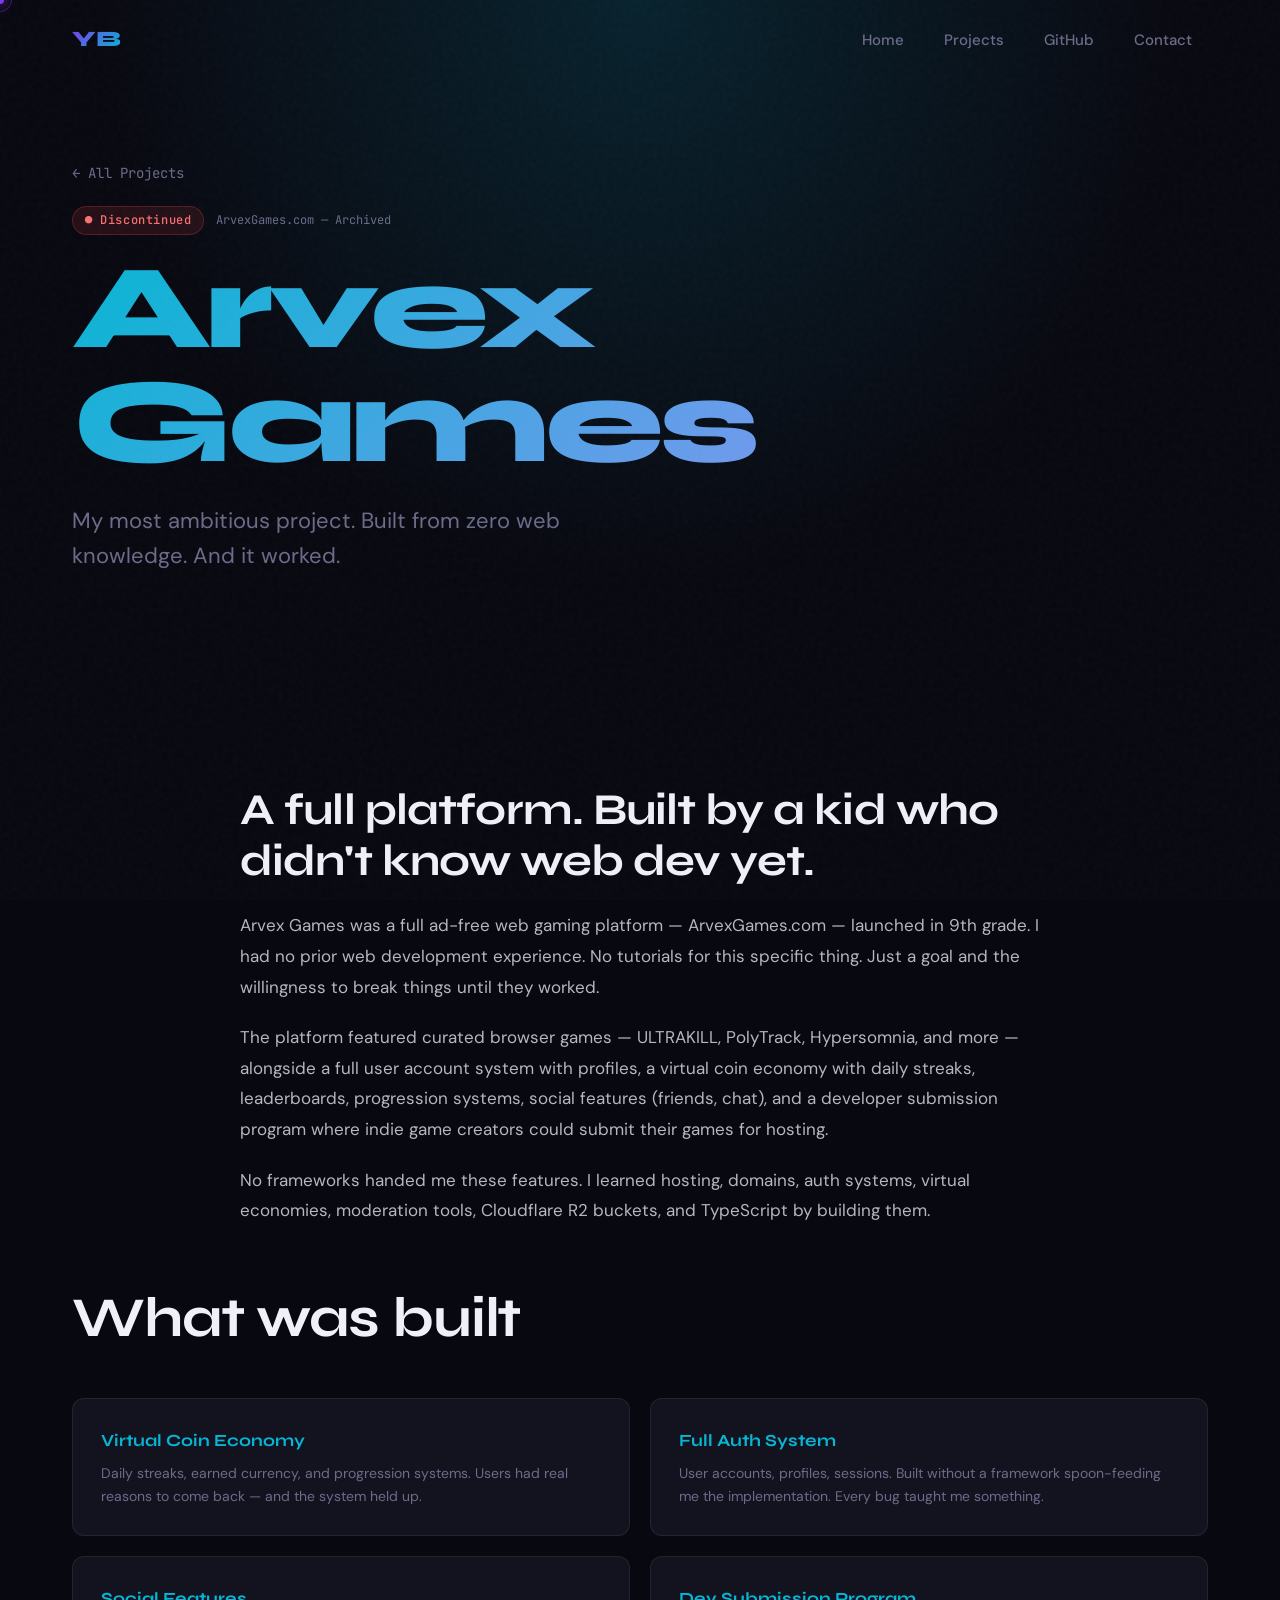
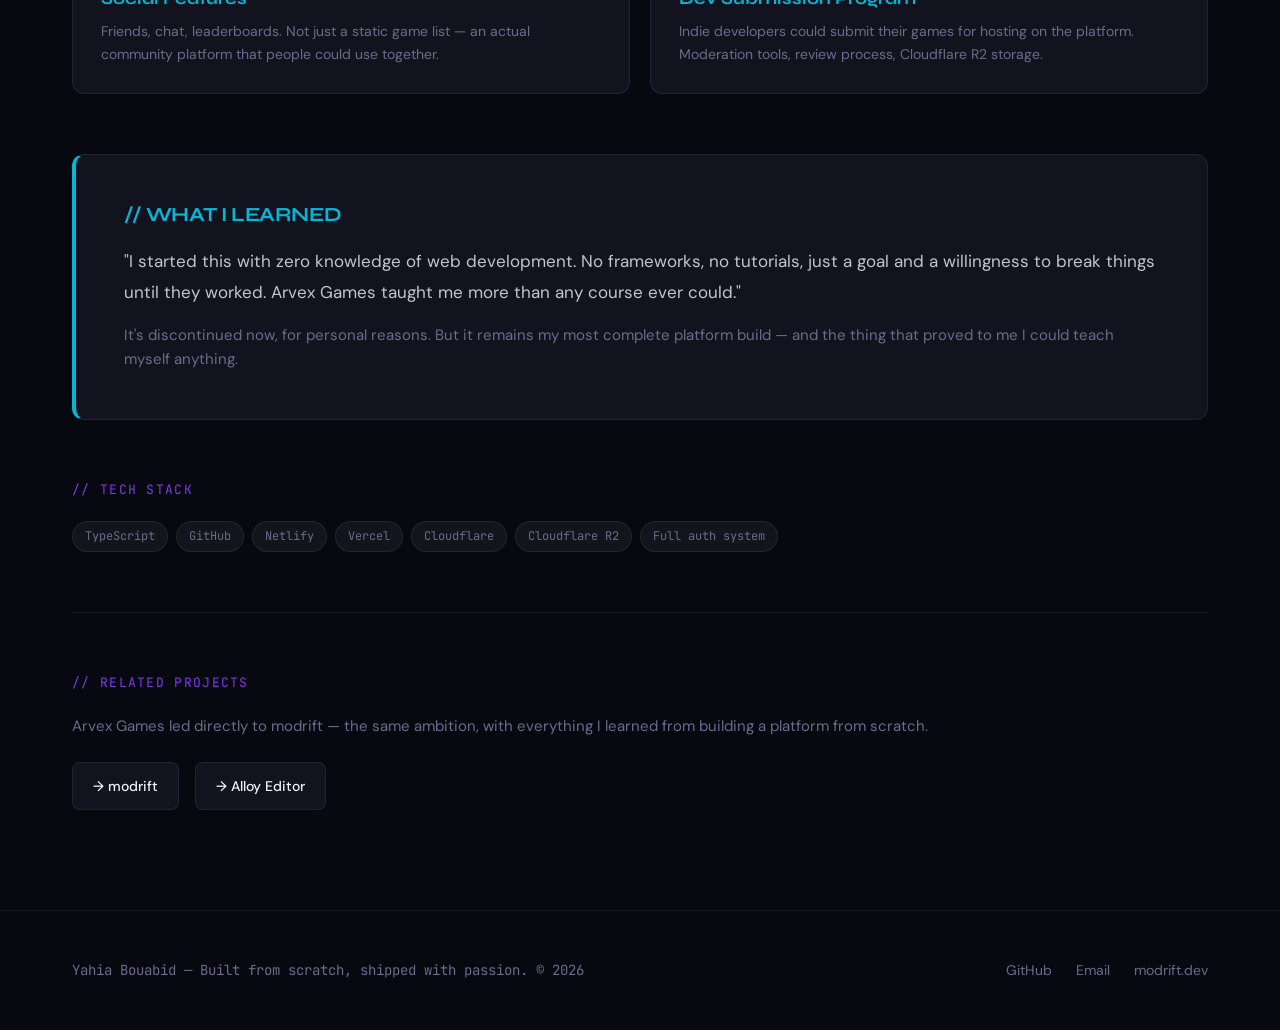
==== projects/arvex-games.html @ 3a5e8bd3 "Build full personal portfolio site — all pages, styles, and JS Complete static portfolio for Yahia B" ====
<!DOCTYPE html>
<html lang="en">
<head>
  <meta charset="UTF-8" />
  <meta name="viewport" content="width=device-width, initial-scale=1.0" />
  <title>Arvex Games — Yahia Bouabid</title>
  <meta name="description" content="Arvex Games — my most ambitious project. A full ad-free web gaming platform built from zero web knowledge." />
  <meta property="og:title" content="Arvex Games — Yahia Bouabid" />
  <meta property="og:description" content="My most ambitious project. Built from zero web knowledge. And it worked." />
  <meta property="og:url" content="https://olusenbg.github.io/Olusen_Bg/projects/arvex-games.html" />
  <link rel="icon" href="data:image/svg+xml,<svg xmlns='http://www.w3.org/2000/svg' viewBox='0 0 100 100'><rect width='100' height='100' rx='16' fill='%23080810'/><text y='.9em' font-size='60' font-family='sans-serif' font-weight='900' fill='%237c3aed' x='8'>YB</text></svg>" />
  <link rel="stylesheet" href="../css/style.css" />
  <link rel="stylesheet" href="../css/nav.css" />
  <style>
    .project-hero-bg {
      background: radial-gradient(ellipse at 50% 0%, rgba(6,182,212,0.15), transparent 60%) !important;
    }
    .project-hero-title {
      background: linear-gradient(135deg, var(--accent-secondary), #a78bfa);
      -webkit-background-clip: text;
      -webkit-text-fill-color: transparent;
      background-clip: text;
    }
    .feature-card:hover {
      border-color: rgba(6,182,212,0.3);
    }
  </style>
</head>
<body>

<div id="cursor"></div>
<div id="cursor-trail"></div>

<nav>
  <div class="nav-inner">
    <a href="../" class="nav-logo"><span>YB</span></a>
    <ul class="nav-links">
      <li><a href="../">Home</a></li>
      <li><a href="../projects/">Projects</a></li>
      <li><a href="https://github.com/OlusenBg" target="_blank" rel="noopener noreferrer">GitHub</a></li>
      <li><a href="../#contact">Contact</a></li>
    </ul>
    <button class="nav-hamburger" aria-label="Menu">
      <span></span><span></span><span></span>
    </button>
  </div>
</nav>
<div class="nav-mobile">
  <a href="../">Home</a>
  <a href="../projects/">Projects</a>
  <a href="https://github.com/OlusenBg" target="_blank" rel="noopener noreferrer">GitHub</a>
  <a href="../#contact">Contact</a>
</div>

<!-- PROJECT HERO -->
<div class="project-hero">
  <div class="project-hero-bg"></div>
  <div class="container" style="position:relative;z-index:1">
    <div style="margin-bottom:20px" class="fade-up">
      <a href="../projects/" style="color:var(--text-muted);text-decoration:none;font-size:14px;font-family:'JetBrains Mono',monospace;transition:color 0.2s" onmouseover="this.style.color='var(--accent-secondary)'" onmouseout="this.style.color='var(--text-muted)'">← All Projects</a>
    </div>
    <div style="display:flex;gap:12px;align-items:center;margin-bottom:16px" class="fade-up">
      <span class="badge badge-discontinued">● Discontinued</span>
      <span class="mono" style="font-size:12px;color:var(--text-muted)">ArvexGames.com — Archived</span>
    </div>
    <h1 class="project-hero-title fade-up delay-1">Arvex Games</h1>
    <p class="project-hero-tagline fade-up delay-2">My most ambitious project. Built from zero web knowledge. And it worked.</p>
  </div>
</div>

<section>
  <div class="container">

    <!-- Description -->
    <div class="desc-section">
      <h2 class="fade-up">A full platform. Built by a kid who didn't know web dev yet.</h2>
      <p class="fade-up delay-1">Arvex Games was a full ad-free web gaming platform — ArvexGames.com — launched in 9th grade. I had no prior web development experience. No tutorials for this specific thing. Just a goal and the willingness to break things until they worked.</p>
      <p class="fade-up delay-2">The platform featured curated browser games — ULTRAKILL, PolyTrack, Hypersomnia, and more — alongside a full user account system with profiles, a virtual coin economy with daily streaks, leaderboards, progression systems, social features (friends, chat), and a developer submission program where indie game creators could submit their games for hosting.</p>
      <p class="fade-up delay-3">No frameworks handed me these features. I learned hosting, domains, auth systems, virtual economies, moderation tools, Cloudflare R2 buckets, and TypeScript by building them.</p>
    </div>

    <!-- Features -->
    <h2 class="section-heading fade-up">What was built</h2>
    <div class="features-grid">
      <div class="feature-card fade-up delay-1">
        <div class="feature-card-title" style="color:var(--accent-secondary)">Virtual Coin Economy</div>
        <p>Daily streaks, earned currency, and progression systems. Users had real reasons to come back — and the system held up.</p>
      </div>
      <div class="feature-card fade-up delay-2">
        <div class="feature-card-title" style="color:var(--accent-secondary)">Full Auth System</div>
        <p>User accounts, profiles, sessions. Built without a framework spoon-feeding me the implementation. Every bug taught me something.</p>
      </div>
      <div class="feature-card fade-up delay-1">
        <div class="feature-card-title" style="color:var(--accent-secondary)">Social Features</div>
        <p>Friends, chat, leaderboards. Not just a static game list — an actual community platform that people could use together.</p>
      </div>
      <div class="feature-card fade-up delay-2">
        <div class="feature-card-title" style="color:var(--accent-secondary)">Dev Submission Program</div>
        <p>Indie developers could submit their games for hosting on the platform. Moderation tools, review process, Cloudflare R2 storage.</p>
      </div>
    </div>

    <!-- Personal reflection -->
    <div style="padding:48px;background:var(--bg-card);border:1px solid var(--border);border-left:4px solid var(--accent-secondary);border-radius:var(--radius);margin:60px 0;" class="fade-up">
      <h3 style="font-family:'Syne',sans-serif;font-size:20px;color:var(--accent-secondary);margin-bottom:20px">// WHAT I LEARNED</h3>
      <p style="font-size:17px;line-height:1.8;color:rgba(240,240,248,0.8);">"I started this with zero knowledge of web development. No frameworks, no tutorials, just a goal and a willingness to break things until they worked. Arvex Games taught me more than any course ever could."</p>
      <p style="margin-top:16px;font-size:15px;color:var(--text-muted)">It's discontinued now, for personal reasons. But it remains my most complete platform build — and the thing that proved to me I could teach myself anything.</p>
    </div>

    <!-- Tech Stack -->
    <div style="margin: 60px 0" class="fade-up">
      <span class="section-label">// TECH STACK</span>
      <div class="tags" style="margin-top: 16px">
        <span class="tag">TypeScript</span>
        <span class="tag">GitHub</span>
        <span class="tag">Netlify</span>
        <span class="tag">Vercel</span>
        <span class="tag">Cloudflare</span>
        <span class="tag">Cloudflare R2</span>
        <span class="tag">Full auth system</span>
      </div>
    </div>

    <!-- Related -->
    <div class="related-section fade-up">
      <span class="section-label">// RELATED PROJECTS</span>
      <p style="color:var(--text-muted);font-size:15px;margin-bottom:20px">Arvex Games led directly to modrift — the same ambition, with everything I learned from building a platform from scratch.</p>
      <div class="related-links">
        <a href="modrift.html" class="related-link">→ modrift</a>
        <a href="alloy-editor.html" class="related-link">→ Alloy Editor</a>
      </div>
    </div>

  </div>
</section>

<!-- FOOTER -->
<footer>
  <div class="container">
    <div class="footer-inner">
      <span class="footer-copy">Yahia Bouabid — Built from scratch, shipped with passion. © 2026</span>
      <div class="footer-links">
        <a href="https://github.com/OlusenBg" target="_blank" rel="noopener noreferrer">GitHub</a>
        <a href="mailto:yahiabouabid@gmail.com">Email</a>
        <a href="https://modrift.dev" target="_blank" rel="noopener noreferrer">modrift.dev</a>
      </div>
    </div>
  </div>
</footer>

<script src="../js/main.js"></script>
</body>
</html>
---- css/style.css ----
@import url('https://fonts.googleapis.com/css2?family=Syne:wght@400;600;700;800&family=DM+Sans:wght@300;400;500;600&family=JetBrains+Mono:wght@400;500;600&display=swap');

:root {
  --bg: #080810;
  --bg-surface: #0f0f1a;
  --bg-card: #13131f;
  --accent-primary: #7c3aed;
  --accent-secondary: #06b6d4;
  --accent-danger: #ef4444;
  --text-primary: #f0f0f8;
  --text-muted: #6b6b8a;
  --border: rgba(255,255,255,0.07);
  --glow-primary: rgba(124,58,237,0.3);
  --glow-secondary: rgba(6,182,212,0.3);
  --glow-danger: rgba(239,68,68,0.3);
  --radius: 12px;
  --radius-sm: 8px;
  --transition: 0.25s cubic-bezier(0.4,0,0.2,1);
}

*, *::before, *::after { box-sizing: border-box; margin: 0; padding: 0; }

html { scroll-behavior: smooth; }

body {
  background: var(--bg);
  color: var(--text-primary);
  font-family: 'DM Sans', sans-serif;
  font-size: 16px;
  line-height: 1.6;
  overflow-x: hidden;
  cursor: none;
}

body::before {
  content: '';
  position: fixed;
  inset: 0;
  background-image: url("data:image/svg+xml,%3Csvg viewBox='0 0 200 200' xmlns='http://www.w3.org/2000/svg'%3E%3Cfilter id='noise'%3E%3CfeTurbulence type='fractalNoise' baseFrequency='0.9' numOctaves='4' stitchTiles='stitch'/%3E%3C/filter%3E%3Crect width='100%25' height='100%25' filter='url(%23noise)' opacity='1'/%3E%3C/svg%3E");
  opacity: 0.03;
  pointer-events: none;
  z-index: 9999;
}

/* Custom cursor */
#cursor {
  width: 8px;
  height: 8px;
  background: var(--accent-primary);
  border-radius: 50%;
  position: fixed;
  pointer-events: none;
  z-index: 99999;
  transform: translate(-50%, -50%);
  transition: transform 0.1s, background 0.2s;
  box-shadow: 0 0 12px var(--accent-primary), 0 0 24px var(--glow-primary);
}

#cursor-trail {
  width: 24px;
  height: 24px;
  border: 1px solid rgba(124,58,237,0.4);
  border-radius: 50%;
  position: fixed;
  pointer-events: none;
  z-index: 99998;
  transform: translate(-50%, -50%);
  transition: left 0.12s ease, top 0.12s ease;
}

/* Typography */
h1, h2, h3, h4, h5, h6 {
  font-family: 'Syne', sans-serif;
  font-weight: 700;
  line-height: 1.15;
  letter-spacing: -0.02em;
}

.mono { font-family: 'JetBrains Mono', monospace; }

/* Layout */
.container {
  max-width: 1200px;
  margin: 0 auto;
  padding: 0 32px;
}

section { padding: 100px 0; }

/* Section labels */
.section-label {
  font-family: 'JetBrains Mono', monospace;
  font-size: 13px;
  color: var(--accent-primary);
  letter-spacing: 0.1em;
  text-transform: uppercase;
  margin-bottom: 20px;
  display: block;
}

/* Divider */
.divider {
  height: 1px;
  background: linear-gradient(90deg, transparent, var(--border), transparent);
  margin: 0;
}

/* Buttons */
.btn {
  display: inline-flex;
  align-items: center;
  gap: 8px;
  padding: 14px 28px;
  border-radius: var(--radius-sm);
  font-family: 'DM Sans', sans-serif;
  font-weight: 600;
  font-size: 15px;
  text-decoration: none;
  transition: var(--transition);
  cursor: none;
  border: none;
  outline: none;
}

.btn-primary {
  background: var(--accent-primary);
  color: #fff;
}
.btn-primary:hover {
  background: #6d28d9;
  box-shadow: 0 0 32px var(--glow-primary);
  transform: translateY(-2px);
}

.btn-secondary {
  background: transparent;
  color: var(--text-primary);
  border: 1px solid var(--border);
}
.btn-secondary:hover {
  border-color: var(--accent-primary);
  color: var(--accent-primary);
  transform: translateY(-2px);
}

.btn-outline-cyan {
  background: transparent;
  color: var(--accent-secondary);
  border: 1px solid var(--accent-secondary);
}
.btn-outline-cyan:hover {
  background: rgba(6,182,212,0.1);
  box-shadow: 0 0 24px var(--glow-secondary);
  transform: translateY(-2px);
}

/* Status badges */
.badge {
  display: inline-flex;
  align-items: center;
  gap: 6px;
  padding: 4px 12px;
  border-radius: 999px;
  font-size: 12px;
  font-family: 'JetBrains Mono', monospace;
  font-weight: 500;
  letter-spacing: 0.05em;
}

.badge-active { background: rgba(34,197,94,0.12); color: #4ade80; border: 1px solid rgba(34,197,94,0.25); }
.badge-beta { background: rgba(234,179,8,0.12); color: #facc15; border: 1px solid rgba(234,179,8,0.25); }
.badge-dev { background: rgba(249,115,22,0.12); color: #fb923c; border: 1px solid rgba(249,115,22,0.25); }
.badge-discontinued { background: rgba(239,68,68,0.12); color: #f87171; border: 1px solid rgba(239,68,68,0.25); }
.badge-completed { background: rgba(99,102,241,0.12); color: #818cf8; border: 1px solid rgba(99,102,241,0.25); }
.badge-published { background: rgba(34,197,94,0.12); color: #4ade80; border: 1px solid rgba(34,197,94,0.25); }
.badge-ongoing { background: rgba(59,130,246,0.12); color: #60a5fa; border: 1px solid rgba(59,130,246,0.25); }

/* Cards */
.card {
  background: var(--bg-card);
  border: 1px solid var(--border);
  border-radius: var(--radius);
  padding: 32px;
  transition: var(--transition);
  position: relative;
  overflow: hidden;
}
.card:hover {
  border-color: rgba(124,58,237,0.3);
  transform: translateY(-4px);
  box-shadow: 0 20px 60px rgba(0,0,0,0.4), 0 0 40px var(--glow-primary);
}

/* Tech tags / pills */
.tags { display: flex; flex-wrap: wrap; gap: 8px; }

.tag {
  padding: 5px 12px;
  border-radius: 999px;
  font-family: 'JetBrains Mono', monospace;
  font-size: 12px;
  background: rgba(255,255,255,0.05);
  color: var(--text-muted);
  border: 1px solid var(--border);
  transition: var(--transition);
}
.tag:hover {
  background: rgba(124,58,237,0.15);
  color: var(--accent-primary);
  border-color: rgba(124,58,237,0.3);
}

/* Scroll animations */
.fade-up {
  opacity: 0;
  transform: translateY(30px);
  transition: opacity 0.7s ease, transform 0.7s ease;
}
.fade-up.visible {
  opacity: 1;
  transform: translateY(0);
}

/* Stagger delays */
.delay-1 { transition-delay: 0.1s; }
.delay-2 { transition-delay: 0.2s; }
.delay-3 { transition-delay: 0.3s; }
.delay-4 { transition-delay: 0.4s; }
.delay-5 { transition-delay: 0.5s; }

/* ── HERO ── */
.hero {
  min-height: 100vh;
  display: flex;
  align-items: center;
  position: relative;
  overflow: hidden;
}

.hero-bg {
  position: absolute;
  inset: 0;
  z-index: 0;
}

.hero-grid {
  position: absolute;
  inset: 0;
  background-image:
    linear-gradient(rgba(124,58,237,0.06) 1px, transparent 1px),
    linear-gradient(90deg, rgba(124,58,237,0.06) 1px, transparent 1px);
  background-size: 60px 60px;
  animation: gridPulse 8s ease-in-out infinite;
}

@keyframes gridPulse {
  0%, 100% { opacity: 0.5; }
  50% { opacity: 1; }
}

.hero-glow {
  position: absolute;
  width: 600px;
  height: 600px;
  border-radius: 50%;
  background: radial-gradient(circle, rgba(124,58,237,0.15) 0%, transparent 70%);
  top: 50%;
  left: 50%;
  transform: translate(-50%, -50%);
  animation: glowPulse 6s ease-in-out infinite;
}

@keyframes glowPulse {
  0%, 100% { transform: translate(-50%, -50%) scale(1); opacity: 0.8; }
  50% { transform: translate(-50%, -50%) scale(1.2); opacity: 1; }
}

.particles-container {
  position: absolute;
  inset: 0;
  overflow: hidden;
}

.particle {
  position: absolute;
  border-radius: 50%;
  animation: float linear infinite;
  opacity: 0.4;
}

@keyframes float {
  from { transform: translateY(100vh) rotate(0deg); opacity: 0; }
  10% { opacity: 0.4; }
  90% { opacity: 0.4; }
  to { transform: translateY(-100px) rotate(360deg); opacity: 0; }
}

.hero-content { position: relative; z-index: 1; }

.hero-headline {
  font-size: clamp(48px, 8vw, 96px);
  font-weight: 800;
  line-height: 1.0;
  letter-spacing: -0.04em;
  margin-bottom: 28px;
  background: linear-gradient(135deg, var(--text-primary) 0%, rgba(240,240,248,0.7) 100%);
  -webkit-background-clip: text;
  -webkit-text-fill-color: transparent;
  background-clip: text;
}

.hero-sub {
  font-size: clamp(16px, 2vw, 20px);
  color: var(--text-muted);
  max-width: 560px;
  line-height: 1.7;
  margin-bottom: 40px;
}

.hero-ctas { display: flex; gap: 16px; flex-wrap: wrap; margin-bottom: 60px; }

.hero-badge {
  display: inline-flex;
  align-items: center;
  gap: 8px;
  padding: 8px 16px;
  background: rgba(34,197,94,0.08);
  border: 1px solid rgba(34,197,94,0.2);
  border-radius: 999px;
  font-size: 13px;
  font-family: 'JetBrains Mono', monospace;
  color: #4ade80;
}

.hero-badge::before {
  content: '';
  width: 6px;
  height: 6px;
  background: #4ade80;
  border-radius: 50%;
  animation: blink 2s ease-in-out infinite;
}

@keyframes blink {
  0%, 100% { opacity: 1; }
  50% { opacity: 0.3; }
}

/* ── STATS BAR ── */
.stats-bar {
  padding: 60px 0;
  background: var(--bg-surface);
  border-top: 1px solid var(--border);
  border-bottom: 1px solid var(--border);
}

.stats-grid {
  display: grid;
  grid-template-columns: repeat(4, 1fr);
  gap: 0;
}

.stat-item {
  text-align: center;
  padding: 24px;
  position: relative;
}

.stat-item:not(:last-child)::after {
  content: '';
  position: absolute;
  right: 0;
  top: 20%;
  height: 60%;
  width: 1px;
  background: var(--border);
}

.stat-number {
  font-family: 'Syne', sans-serif;
  font-size: clamp(40px, 5vw, 64px);
  font-weight: 800;
  line-height: 1;
  background: linear-gradient(135deg, var(--accent-primary), var(--accent-secondary));
  -webkit-background-clip: text;
  -webkit-text-fill-color: transparent;
  background-clip: text;
  margin-bottom: 8px;
}

.stat-label {
  font-size: 14px;
  color: var(--text-muted);
  font-family: 'JetBrains Mono', monospace;
  letter-spacing: 0.05em;
}

/* ── STORY SECTION ── */
.story-grid {
  display: grid;
  grid-template-columns: 1fr 360px;
  gap: 80px;
  align-items: start;
}

.story-headline {
  font-size: clamp(36px, 5vw, 60px);
  margin-bottom: 48px;
}

.chapter {
  margin-bottom: 48px;
}

.chapter-title {
  font-family: 'Syne', sans-serif;
  font-size: 18px;
  font-weight: 700;
  color: var(--accent-primary);
  margin-bottom: 12px;
}

.chapter p {
  color: rgba(240,240,248,0.75);
  line-height: 1.8;
  font-size: 16px;
}

/* Timeline */
.timeline {
  position: relative;
  padding-left: 24px;
}

.timeline::before {
  content: '';
  position: absolute;
  left: 0;
  top: 8px;
  bottom: 8px;
  width: 2px;
  background: linear-gradient(to bottom, var(--accent-primary), transparent);
}

.timeline-item {
  position: relative;
  padding-bottom: 28px;
}

.timeline-item::before {
  content: '';
  position: absolute;
  left: -29px;
  top: 7px;
  width: 10px;
  height: 10px;
  border-radius: 50%;
  background: var(--accent-primary);
  box-shadow: 0 0 12px var(--glow-primary);
}

.timeline-year {
  font-family: 'JetBrains Mono', monospace;
  font-size: 12px;
  color: var(--accent-primary);
  font-weight: 600;
  margin-bottom: 4px;
}

.timeline-text {
  font-size: 14px;
  color: var(--text-muted);
  line-height: 1.5;
}

/* ── FEATURED PROJECTS ── */
.projects-grid {
  display: grid;
  grid-template-columns: repeat(3, 1fr);
  gap: 24px;
  margin-bottom: 48px;
}

.project-card {
  background: var(--bg-card);
  border: 1px solid var(--border);
  border-radius: var(--radius);
  padding: 32px;
  transition: var(--transition);
  text-decoration: none;
  color: inherit;
  display: flex;
  flex-direction: column;
  position: relative;
  overflow: hidden;
}

.project-card::before {
  content: '';
  position: absolute;
  inset: 0;
  background: linear-gradient(135deg, var(--glow-primary), transparent);
  opacity: 0;
  transition: var(--transition);
}

.project-card:hover {
  border-color: rgba(124,58,237,0.4);
  transform: translateY(-6px);
  box-shadow: 0 24px 60px rgba(0,0,0,0.5), 0 0 40px var(--glow-primary);
}
.project-card:hover::before { opacity: 0.05; }

.project-card-header {
  display: flex;
  align-items: flex-start;
  justify-content: space-between;
  margin-bottom: 16px;
}

.project-name {
  font-family: 'Syne', sans-serif;
  font-size: 22px;
  font-weight: 700;
}

.project-arrow {
  color: var(--text-muted);
  font-size: 20px;
  transition: var(--transition);
}
.project-card:hover .project-arrow {
  color: var(--accent-primary);
  transform: translate(4px, -4px);
}

.project-desc {
  color: var(--text-muted);
  font-size: 15px;
  line-height: 1.6;
  margin-bottom: 20px;
  flex: 1;
}

.project-card-footer {
  display: flex;
  align-items: center;
  justify-content: space-between;
  margin-top: 20px;
}

/* ── SKILLS ── */
.skills-grid {
  display: grid;
  grid-template-columns: repeat(2, 1fr);
  gap: 48px;
}

.skills-group-title {
  font-family: 'JetBrains Mono', monospace;
  font-size: 12px;
  color: var(--text-muted);
  text-transform: uppercase;
  letter-spacing: 0.1em;
  margin-bottom: 20px;
}

/* ── BEYOND CODE ── */
.human-grid {
  display: grid;
  grid-template-columns: repeat(3, 1fr);
  gap: 24px;
}

.human-card {
  background: var(--bg-card);
  border: 1px solid var(--border);
  border-radius: var(--radius);
  padding: 28px;
}

.human-card-icon {
  font-size: 28px;
  margin-bottom: 16px;
}

.human-card-title {
  font-family: 'Syne', sans-serif;
  font-size: 16px;
  font-weight: 700;
  margin-bottom: 10px;
  color: var(--accent-secondary);
}

.human-card p {
  font-size: 14px;
  color: var(--text-muted);
  line-height: 1.6;
}

/* ── CONTACT CTA ── */
.contact-section {
  text-align: center;
  padding: 120px 0;
  background: var(--bg-surface);
  border-top: 1px solid var(--border);
}

.contact-headline {
  font-size: clamp(56px, 8vw, 100px);
  font-weight: 800;
  letter-spacing: -0.04em;
  background: linear-gradient(135deg, var(--text-primary), rgba(240,240,248,0.5));
  -webkit-background-clip: text;
  -webkit-text-fill-color: transparent;
  background-clip: text;
  margin-bottom: 20px;
}

.contact-sub {
  font-size: 18px;
  color: var(--text-muted);
  margin-bottom: 48px;
}

.contact-ctas { display: flex; gap: 16px; justify-content: center; flex-wrap: wrap; }

/* ── FOOTER ── */
footer {
  background: var(--bg);
  border-top: 1px solid var(--border);
  padding: 48px 0;
}

.footer-inner {
  display: flex;
  align-items: center;
  justify-content: space-between;
}

.footer-copy {
  font-size: 14px;
  color: var(--text-muted);
  font-family: 'JetBrains Mono', monospace;
}

.footer-links { display: flex; gap: 24px; }

.footer-links a {
  font-size: 14px;
  color: var(--text-muted);
  text-decoration: none;
  transition: var(--transition);
}
.footer-links a:hover { color: var(--accent-primary); }

/* ── PROJECT HERO ── */
.project-hero {
  padding: 160px 0 80px;
  position: relative;
  overflow: hidden;
}

.project-hero-bg {
  position: absolute;
  inset: 0;
  background: radial-gradient(ellipse at 50% 0%, rgba(124,58,237,0.15), transparent 60%);
}

.project-hero-title {
  font-size: clamp(56px, 10vw, 120px);
  font-weight: 800;
  letter-spacing: -0.04em;
  line-height: 0.95;
  margin-bottom: 24px;
}

.project-hero-tagline {
  font-size: clamp(16px, 2vw, 22px);
  color: var(--text-muted);
  max-width: 600px;
  line-height: 1.6;
  margin-bottom: 32px;
}

/* Feature cards */
.features-grid {
  display: grid;
  grid-template-columns: repeat(2, 1fr);
  gap: 20px;
  margin: 48px 0;
}

.feature-card {
  background: var(--bg-card);
  border: 1px solid var(--border);
  border-radius: var(--radius);
  padding: 28px;
  transition: var(--transition);
}
.feature-card:hover {
  border-color: rgba(124,58,237,0.3);
  box-shadow: 0 8px 30px rgba(0,0,0,0.3);
}

.feature-card-title {
  font-family: 'Syne', sans-serif;
  font-size: 17px;
  font-weight: 700;
  margin-bottom: 8px;
}

.feature-card p {
  font-size: 14px;
  color: var(--text-muted);
  line-height: 1.6;
}

/* Related projects */
.related-section {
  border-top: 1px solid var(--border);
  padding-top: 60px;
  margin-top: 60px;
}

.related-links { display: flex; gap: 16px; flex-wrap: wrap; margin-top: 24px; }

.related-link {
  display: inline-flex;
  align-items: center;
  gap: 8px;
  padding: 12px 20px;
  background: var(--bg-card);
  border: 1px solid var(--border);
  border-radius: var(--radius-sm);
  color: var(--text-primary);
  text-decoration: none;
  font-size: 14px;
  font-weight: 500;
  transition: var(--transition);
}
.related-link:hover {
  border-color: var(--accent-primary);
  color: var(--accent-primary);
  transform: translateY(-2px);
}

/* ── ALL PROJECTS PAGE ── */
.filter-tabs {
  display: flex;
  gap: 8px;
  flex-wrap: wrap;
  margin-bottom: 48px;
}

.filter-tab {
  padding: 8px 20px;
  border-radius: 999px;
  font-size: 14px;
  font-family: 'JetBrains Mono', monospace;
  background: var(--bg-card);
  border: 1px solid var(--border);
  color: var(--text-muted);
  cursor: none;
  transition: var(--transition);
}
.filter-tab.active,
.filter-tab:hover {
  background: rgba(124,58,237,0.15);
  border-color: var(--accent-primary);
  color: var(--accent-primary);
}

.all-projects-grid {
  display: grid;
  grid-template-columns: repeat(3, 1fr);
  gap: 24px;
}

/* Description section */
.desc-section {
  max-width: 800px;
  margin: 0 auto 60px;
}

.desc-section h2 {
  font-size: clamp(28px, 4vw, 44px);
  margin-bottom: 24px;
}

.desc-section p {
  color: rgba(240,240,248,0.75);
  font-size: 17px;
  line-height: 1.8;
  margin-bottom: 20px;
}

/* Stats row inside project */
.project-stats {
  display: flex;
  gap: 48px;
  padding: 40px 0;
  border-top: 1px solid var(--border);
  border-bottom: 1px solid var(--border);
  margin: 48px 0;
}

.project-stat-num {
  font-family: 'Syne', sans-serif;
  font-size: 36px;
  font-weight: 800;
  color: var(--accent-primary);
}

.project-stat-label {
  font-size: 13px;
  color: var(--text-muted);
  font-family: 'JetBrains Mono', monospace;
}

/* ── GLITCH (The Watcher) ── */
.glitch {
  position: relative;
}
.glitch::before,
.glitch::after {
  content: attr(data-text);
  position: absolute;
  inset: 0;
  font-family: 'Syne', sans-serif;
  font-weight: 800;
  letter-spacing: -0.04em;
}
.glitch::before {
  color: #ef4444;
  clip-path: polygon(0 35%, 100% 35%, 100% 55%, 0 55%);
  animation: glitch1 4s infinite;
}
.glitch::after {
  color: #06b6d4;
  clip-path: polygon(0 65%, 100% 65%, 100% 85%, 0 85%);
  animation: glitch2 4s infinite;
}
@keyframes glitch1 {
  0%, 90%, 100% { transform: none; }
  92% { transform: translate(-4px, 0); }
  94% { transform: translate(4px, 0); }
  96% { transform: translate(-2px, 0); }
}
@keyframes glitch2 {
  0%, 90%, 100% { transform: none; }
  93% { transform: translate(4px, 0); }
  95% { transform: translate(-4px, 0); }
  97% { transform: translate(2px, 0); }
}

/* Watcher accent */
body.watcher-theme {
  --accent-primary: #ef4444;
  --glow-primary: rgba(239,68,68,0.3);
}
body.watcher-theme .section-label { color: #ef4444; }
body.watcher-theme .hero-grid {
  background-image:
    linear-gradient(rgba(239,68,68,0.06) 1px, transparent 1px),
    linear-gradient(90deg, rgba(239,68,68,0.06) 1px, transparent 1px);
}
body.watcher-theme .hero-glow {
  background: radial-gradient(circle, rgba(239,68,68,0.15) 0%, transparent 70%);
}
body.watcher-theme .project-hero-bg {
  background: radial-gradient(ellipse at 50% 0%, rgba(239,68,68,0.18), transparent 60%);
}
body.watcher-theme .project-card:hover,
body.watcher-theme .feature-card:hover {
  border-color: rgba(239,68,68,0.4);
  box-shadow: 0 24px 60px rgba(0,0,0,0.5), 0 0 40px var(--glow-primary);
}

/* Watcher dramatic feature items */
.watcher-features {
  display: flex;
  flex-direction: column;
  gap: 20px;
  margin: 48px 0;
}

.watcher-feature {
  display: flex;
  align-items: flex-start;
  gap: 24px;
  padding: 28px;
  background: var(--bg-card);
  border: 1px solid var(--border);
  border-left: 3px solid var(--accent-danger);
  border-radius: var(--radius);
  transition: var(--transition);
}
.watcher-feature:hover {
  border-left-color: #ef4444;
  box-shadow: -4px 0 30px rgba(239,68,68,0.2);
}

.watcher-feature-num {
  font-family: 'Syne', sans-serif;
  font-size: 40px;
  font-weight: 800;
  color: rgba(239,68,68,0.25);
  line-height: 1;
  flex-shrink: 0;
  width: 56px;
}

.watcher-feature-text h3 {
  font-size: 18px;
  font-weight: 700;
  margin-bottom: 6px;
  color: var(--text-primary);
}
.watcher-feature-text p {
  font-size: 14px;
  color: var(--text-muted);
  line-height: 1.6;
}

/* Mockup UI */
.mockup {
  background: #090912;
  border: 1px solid var(--border);
  border-radius: var(--radius);
  overflow: hidden;
  margin: 48px 0;
}

.mockup-bar {
  background: #0d0d1a;
  padding: 12px 20px;
  display: flex;
  align-items: center;
  gap: 8px;
  border-bottom: 1px solid var(--border);
}

.mockup-dot {
  width: 10px;
  height: 10px;
  border-radius: 50%;
}

.mockup-url {
  flex: 1;
  background: rgba(255,255,255,0.04);
  border-radius: 6px;
  padding: 4px 12px;
  font-family: 'JetBrains Mono', monospace;
  font-size: 12px;
  color: var(--text-muted);
  margin-left: 12px;
}

.mockup-body {
  padding: 40px;
}

.mockup-nav-bar {
  display: flex;
  align-items: center;
  justify-content: space-between;
  margin-bottom: 60px;
}

.mockup-logo {
  font-family: 'Syne', sans-serif;
  font-weight: 800;
  font-size: 18px;
  color: var(--accent-primary);
}

.mockup-nav-items {
  display: flex;
  gap: 24px;
}

.mockup-nav-item {
  font-size: 13px;
  color: var(--text-muted);
  font-family: 'JetBrains Mono', monospace;
}

.mockup-hero-text {
  font-family: 'Syne', sans-serif;
  font-size: clamp(24px, 3vw, 40px);
  font-weight: 800;
  line-height: 1.1;
  margin-bottom: 16px;
  background: linear-gradient(135deg, var(--text-primary), rgba(240,240,248,0.6));
  -webkit-background-clip: text;
  -webkit-text-fill-color: transparent;
  background-clip: text;
}

.mockup-sub {
  font-size: 14px;
  color: var(--text-muted);
  margin-bottom: 24px;
}

.mockup-btn {
  display: inline-block;
  padding: 10px 20px;
  background: var(--accent-primary);
  border-radius: 6px;
  font-size: 13px;
  color: #fff;
  font-family: 'DM Sans', sans-serif;
  font-weight: 600;
}

/* Section heading */
.section-heading {
  font-size: clamp(32px, 5vw, 56px);
  margin-bottom: 16px;
}

.section-subheading {
  color: var(--text-muted);
  font-size: 17px;
  margin-bottom: 48px;
  max-width: 600px;
}

/* Certification items */
.cert-item {
  display: flex;
  align-items: center;
  gap: 16px;
  padding: 20px 24px;
  background: var(--bg-card);
  border: 1px solid var(--border);
  border-radius: var(--radius-sm);
  margin-bottom: 12px;
}

.cert-icon {
  font-size: 24px;
}

.cert-title {
  font-weight: 600;
  font-size: 15px;
  margin-bottom: 2px;
}

.cert-meta {
  font-size: 13px;
  color: var(--text-muted);
  font-family: 'JetBrains Mono', monospace;
}

/* ── RESPONSIVE ── */
@media (max-width: 900px) {
  .story-grid { grid-template-columns: 1fr; gap: 60px; }
  .projects-grid { grid-template-columns: repeat(2, 1fr); }
  .all-projects-grid { grid-template-columns: repeat(2, 1fr); }
  .stats-grid { grid-template-columns: repeat(2, 1fr); }
  .stat-item:nth-child(2)::after { display: none; }
  .skills-grid { grid-template-columns: 1fr; }
  .features-grid { grid-template-columns: 1fr; }
  .human-grid { grid-template-columns: 1fr; }
}

@media (max-width: 600px) {
  .container { padding: 0 20px; }
  section { padding: 64px 0; }
  .hero { min-height: 100svh; }
  .hero-headline { font-size: 40px; }
  .projects-grid { grid-template-columns: 1fr; }
  .all-projects-grid { grid-template-columns: 1fr; }
  .stats-grid { grid-template-columns: repeat(2, 1fr); }
  .footer-inner { flex-direction: column; gap: 24px; text-align: center; }
  .footer-links { flex-wrap: wrap; justify-content: center; }
  .hero-ctas { flex-direction: column; }
  .contact-ctas { flex-direction: column; align-items: center; }
  #cursor, #cursor-trail { display: none; }
}
---- css/nav.css ----
/* ── NAVBAR ── */
nav {
  position: fixed;
  top: 0;
  left: 0;
  right: 0;
  z-index: 1000;
  padding: 20px 0;
  transition: background 0.3s ease, backdrop-filter 0.3s ease, padding 0.3s ease, border-bottom 0.3s ease;
  border-bottom: 1px solid transparent;
}

nav.scrolled {
  background: rgba(8, 8, 16, 0.85);
  backdrop-filter: blur(20px);
  -webkit-backdrop-filter: blur(20px);
  padding: 14px 0;
  border-bottom: 1px solid var(--border);
}

.nav-inner {
  display: flex;
  align-items: center;
  justify-content: space-between;
  max-width: 1200px;
  margin: 0 auto;
  padding: 0 32px;
}

.nav-logo {
  font-family: 'Syne', sans-serif;
  font-weight: 800;
  font-size: 22px;
  color: var(--text-primary);
  text-decoration: none;
  position: relative;
  letter-spacing: -0.02em;
}

.nav-logo span {
  background: linear-gradient(135deg, var(--accent-primary), var(--accent-secondary));
  -webkit-background-clip: text;
  -webkit-text-fill-color: transparent;
  background-clip: text;
}

.nav-logo::after {
  content: '';
  position: absolute;
  inset: -6px -10px;
  border-radius: 8px;
  background: radial-gradient(ellipse, rgba(124,58,237,0.15), transparent 70%);
  opacity: 0;
  transition: opacity 0.3s;
}
.nav-logo:hover::after { opacity: 1; }

.nav-links {
  display: flex;
  align-items: center;
  gap: 8px;
  list-style: none;
}

.nav-links a {
  display: block;
  padding: 8px 16px;
  color: var(--text-muted);
  text-decoration: none;
  font-size: 15px;
  font-weight: 500;
  border-radius: 8px;
  transition: color 0.25s ease, background 0.25s ease;
  position: relative;
}

.nav-links a::after {
  content: '';
  position: absolute;
  bottom: 2px;
  left: 50%;
  transform: translateX(-50%);
  width: 0;
  height: 2px;
  background: var(--accent-primary);
  border-radius: 2px;
  transition: width 0.25s ease;
}

.nav-links a:hover,
.nav-links a.active {
  color: var(--text-primary);
}

.nav-links a:hover::after,
.nav-links a.active::after {
  width: 60%;
}

.nav-links a.active {
  color: var(--text-primary);
}

/* Hamburger */
.nav-hamburger {
  display: none;
  flex-direction: column;
  gap: 5px;
  cursor: none;
  padding: 8px;
  background: none;
  border: none;
  outline: none;
}

.nav-hamburger span {
  display: block;
  width: 24px;
  height: 2px;
  background: var(--text-primary);
  border-radius: 2px;
  transition: var(--transition);
}

.nav-hamburger.open span:nth-child(1) {
  transform: translateY(7px) rotate(45deg);
}
.nav-hamburger.open span:nth-child(2) {
  opacity: 0;
}
.nav-hamburger.open span:nth-child(3) {
  transform: translateY(-7px) rotate(-45deg);
}

/* Mobile menu */
.nav-mobile {
  display: none;
  position: fixed;
  inset: 0;
  background: rgba(8,8,16,0.98);
  backdrop-filter: blur(20px);
  z-index: 999;
  flex-direction: column;
  align-items: center;
  justify-content: center;
  gap: 8px;
}

.nav-mobile.open { display: flex; }

.nav-mobile a {
  font-family: 'Syne', sans-serif;
  font-size: 32px;
  font-weight: 700;
  color: var(--text-muted);
  text-decoration: none;
  padding: 12px 24px;
  transition: color 0.25s;
  letter-spacing: -0.02em;
}
.nav-mobile a:hover,
.nav-mobile a.active {
  color: var(--accent-primary);
}

@media (max-width: 700px) {
  .nav-links { display: none; }
  .nav-hamburger { display: flex; }
}

@media (max-width: 700px) {
  .nav-inner { padding: 0 20px; }
}
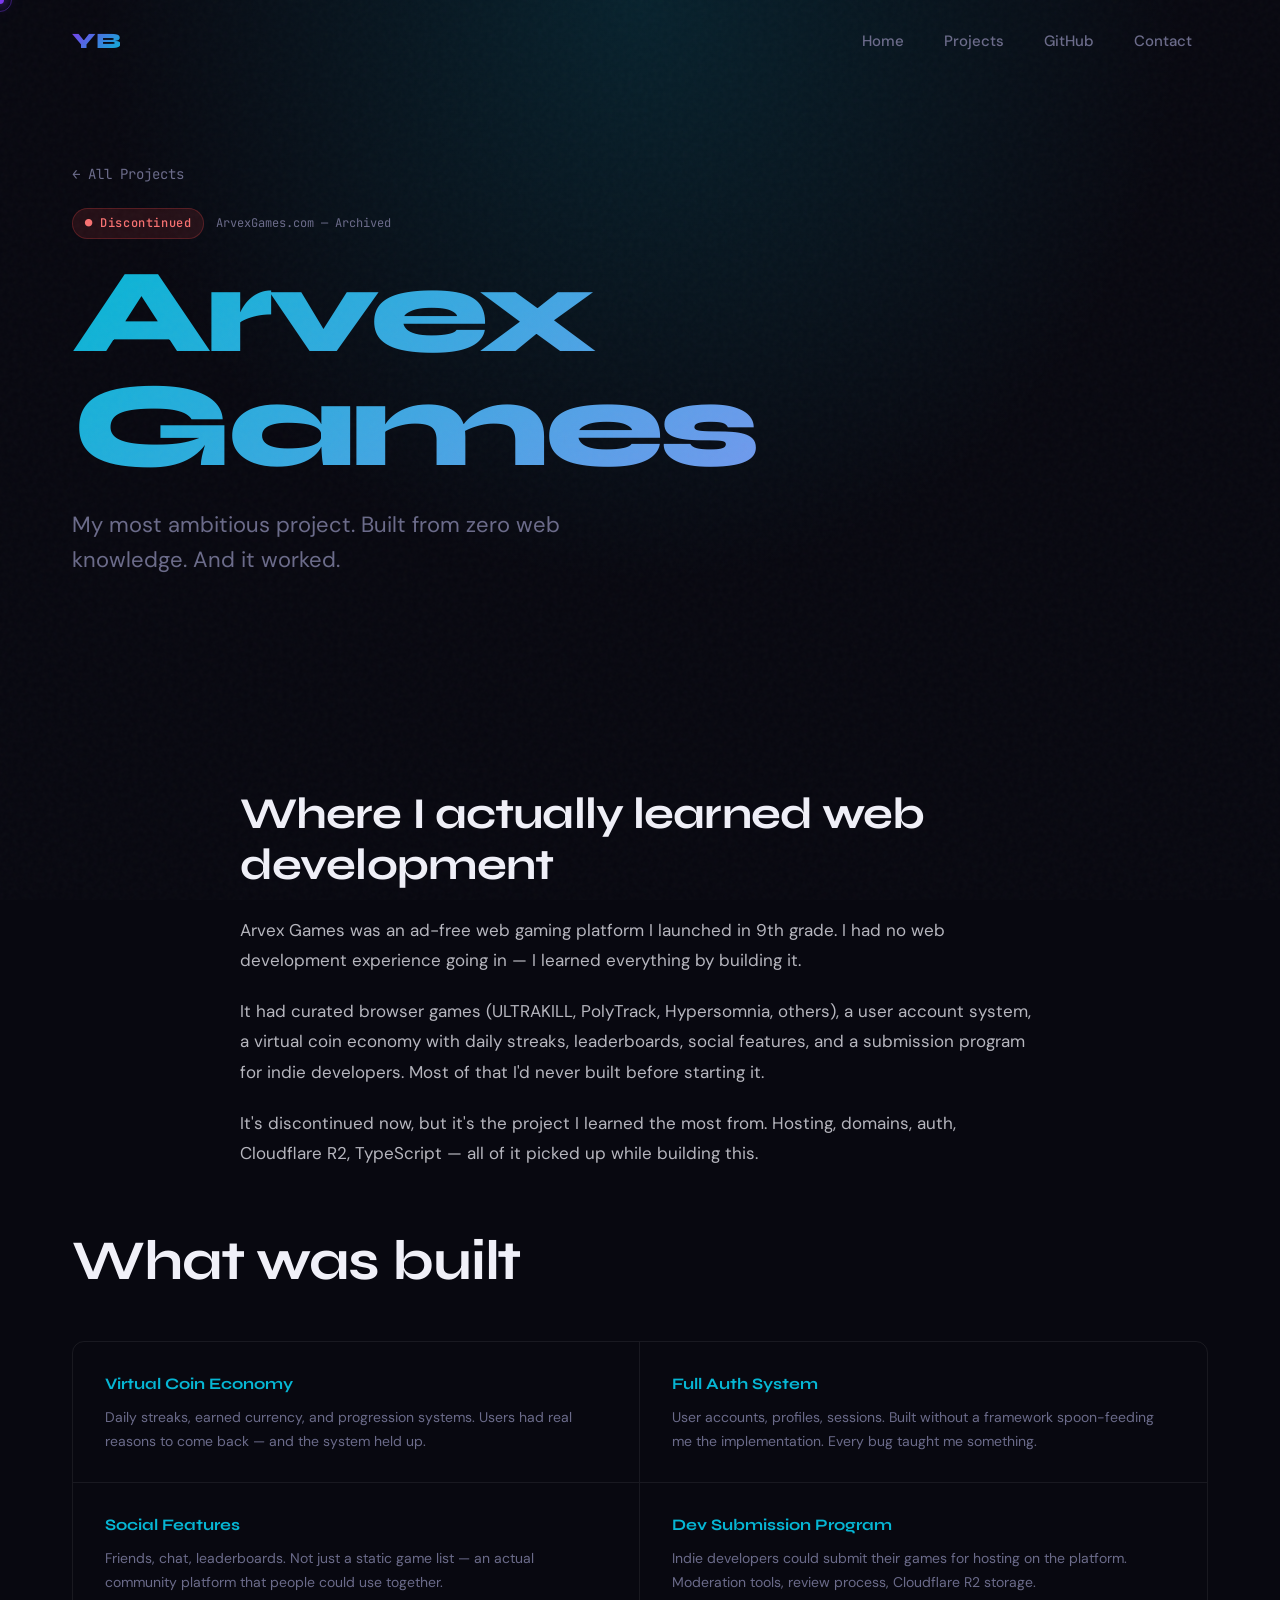
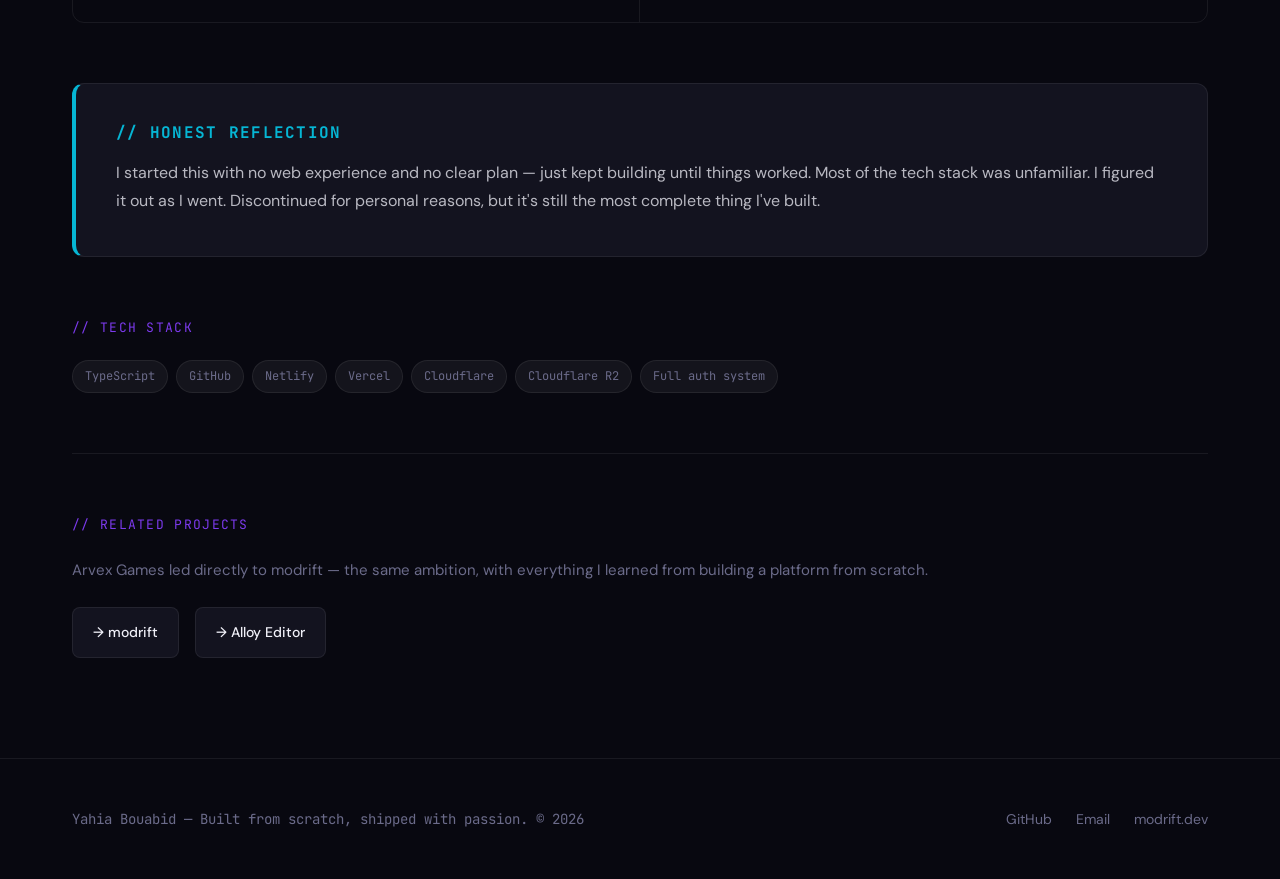
==== commit b4c05692: "Tone down copy and fix blocky layout issues - Hero sub: drop the arrogant "someone else would build " ====
--- a/projects/arvex-games.html
+++ b/projects/arvex-games.html
@@ -73,10 +73,10 @@
 
     <!-- Description -->
     <div class="desc-section">
-      <h2 class="fade-up">A full platform. Built by a kid who didn't know web dev yet.</h2>
-      <p class="fade-up delay-1">Arvex Games was a full ad-free web gaming platform — ArvexGames.com — launched in 9th grade. I had no prior web development experience. No tutorials for this specific thing. Just a goal and the willingness to break things until they worked.</p>
-      <p class="fade-up delay-2">The platform featured curated browser games — ULTRAKILL, PolyTrack, Hypersomnia, and more — alongside a full user account system with profiles, a virtual coin economy with daily streaks, leaderboards, progression systems, social features (friends, chat), and a developer submission program where indie game creators could submit their games for hosting.</p>
-      <p class="fade-up delay-3">No frameworks handed me these features. I learned hosting, domains, auth systems, virtual economies, moderation tools, Cloudflare R2 buckets, and TypeScript by building them.</p>
+      <h2 class="fade-up">Where I actually learned web development</h2>
+      <p class="fade-up delay-1">Arvex Games was an ad-free web gaming platform I launched in 9th grade. I had no web development experience going in — I learned everything by building it.</p>
+      <p class="fade-up delay-2">It had curated browser games (ULTRAKILL, PolyTrack, Hypersomnia, others), a user account system, a virtual coin economy with daily streaks, leaderboards, social features, and a submission program for indie developers. Most of that I'd never built before starting it.</p>
+      <p class="fade-up delay-3">It's discontinued now, but it's the project I learned the most from. Hosting, domains, auth, Cloudflare R2, TypeScript — all of it picked up while building this.</p>
     </div>
 
     <!-- Features -->
@@ -101,10 +101,9 @@
     </div>
 
     <!-- Personal reflection -->
-    <div style="padding:48px;background:var(--bg-card);border:1px solid var(--border);border-left:4px solid var(--accent-secondary);border-radius:var(--radius);margin:60px 0;" class="fade-up">
-      <h3 style="font-family:'Syne',sans-serif;font-size:20px;color:var(--accent-secondary);margin-bottom:20px">// WHAT I LEARNED</h3>
-      <p style="font-size:17px;line-height:1.8;color:rgba(240,240,248,0.8);">"I started this with zero knowledge of web development. No frameworks, no tutorials, just a goal and a willingness to break things until they worked. Arvex Games taught me more than any course ever could."</p>
-      <p style="margin-top:16px;font-size:15px;color:var(--text-muted)">It's discontinued now, for personal reasons. But it remains my most complete platform build — and the thing that proved to me I could teach myself anything.</p>
+    <div style="padding:40px;background:var(--bg-card);border:1px solid var(--border);border-left:4px solid var(--accent-secondary);border-radius:var(--radius);margin:60px 0;" class="fade-up">
+      <h3 style="font-family:'Syne',sans-serif;font-size:16px;font-weight:700;color:var(--accent-secondary);margin-bottom:16px;font-family:'JetBrains Mono',monospace;letter-spacing:0.08em">// HONEST REFLECTION</h3>
+      <p style="font-size:16px;line-height:1.8;color:rgba(240,240,248,0.75)">I started this with no web experience and no clear plan — just kept building until things worked. Most of the tech stack was unfamiliar. I figured it out as I went. Discontinued for personal reasons, but it's still the most complete thing I've built.</p>
     </div>
 
     <!-- Tech Stack -->
--- a/css/style.css
+++ b/css/style.css
@@ -27,7 +27,7 @@
   color: var(--text-primary);
   font-family: 'DM Sans', sans-serif;
   font-size: 16px;
-  line-height: 1.6;
+  line-height: 1.75;
   overflow-x: hidden;
   cursor: none;
 }
@@ -378,13 +378,10 @@
 
 .stat-number {
   font-family: 'Syne', sans-serif;
-  font-size: clamp(40px, 5vw, 64px);
+  font-size: clamp(32px, 4vw, 48px);
   font-weight: 800;
   line-height: 1;
-  background: linear-gradient(135deg, var(--accent-primary), var(--accent-secondary));
-  -webkit-background-clip: text;
-  -webkit-text-fill-color: transparent;
-  background-clip: text;
+  color: var(--text-primary);
   margin-bottom: 8px;
 }
 
@@ -566,36 +563,15 @@
 }
 
 /* ── BEYOND CODE ── */
-.human-grid {
-  display: grid;
-  grid-template-columns: repeat(3, 1fr);
-  gap: 24px;
-}
-
-.human-card {
-  background: var(--bg-card);
-  border: 1px solid var(--border);
-  border-radius: var(--radius);
-  padding: 28px;
-}
-
-.human-card-icon {
-  font-size: 28px;
-  margin-bottom: 16px;
-}
-
-.human-card-title {
-  font-family: 'Syne', sans-serif;
-  font-size: 16px;
-  font-weight: 700;
-  margin-bottom: 10px;
-  color: var(--accent-secondary);
-}
-
-.human-card p {
-  font-size: 14px;
-  color: var(--text-muted);
-  line-height: 1.6;
+.human-prose {
+  max-width: 700px;
+}
+
+.human-prose p {
+  font-size: 17px;
+  color: rgba(240,240,248,0.75);
+  line-height: 1.85;
+  margin-bottom: 20px;
 }
 
 /* ── CONTACT CTA ── */
@@ -687,25 +663,31 @@
 .features-grid {
   display: grid;
   grid-template-columns: repeat(2, 1fr);
-  gap: 20px;
+  gap: 0;
   margin: 48px 0;
-}
-
-.feature-card {
-  background: var(--bg-card);
   border: 1px solid var(--border);
   border-radius: var(--radius);
-  padding: 28px;
+  overflow: hidden;
+}
+
+.feature-card {
+  background: transparent;
+  border: none;
+  border-right: 1px solid var(--border);
+  border-bottom: 1px solid var(--border);
+  padding: 28px 32px;
   transition: var(--transition);
 }
+.feature-card:nth-child(even) { border-right: none; }
+.feature-card:nth-last-child(-n+2) { border-bottom: none; }
+
 .feature-card:hover {
-  border-color: rgba(124,58,237,0.3);
-  box-shadow: 0 8px 30px rgba(0,0,0,0.3);
+  background: rgba(124,58,237,0.04);
 }
 
 .feature-card-title {
   font-family: 'Syne', sans-serif;
-  font-size: 17px;
+  font-size: 16px;
   font-weight: 700;
   margin-bottom: 8px;
 }
@@ -713,7 +695,7 @@
 .feature-card p {
   font-size: 14px;
   color: var(--text-muted);
-  line-height: 1.6;
+  line-height: 1.7;
 }
 
 /* Related projects */
@@ -1066,7 +1048,8 @@
   .stat-item:nth-child(2)::after { display: none; }
   .skills-grid { grid-template-columns: 1fr; }
   .features-grid { grid-template-columns: 1fr; }
-  .human-grid { grid-template-columns: 1fr; }
+  .feature-card { border-right: none !important; border-bottom: 1px solid var(--border) !important; }
+  .feature-card:last-child { border-bottom: none !important; }
 }
 
 @media (max-width: 600px) {
